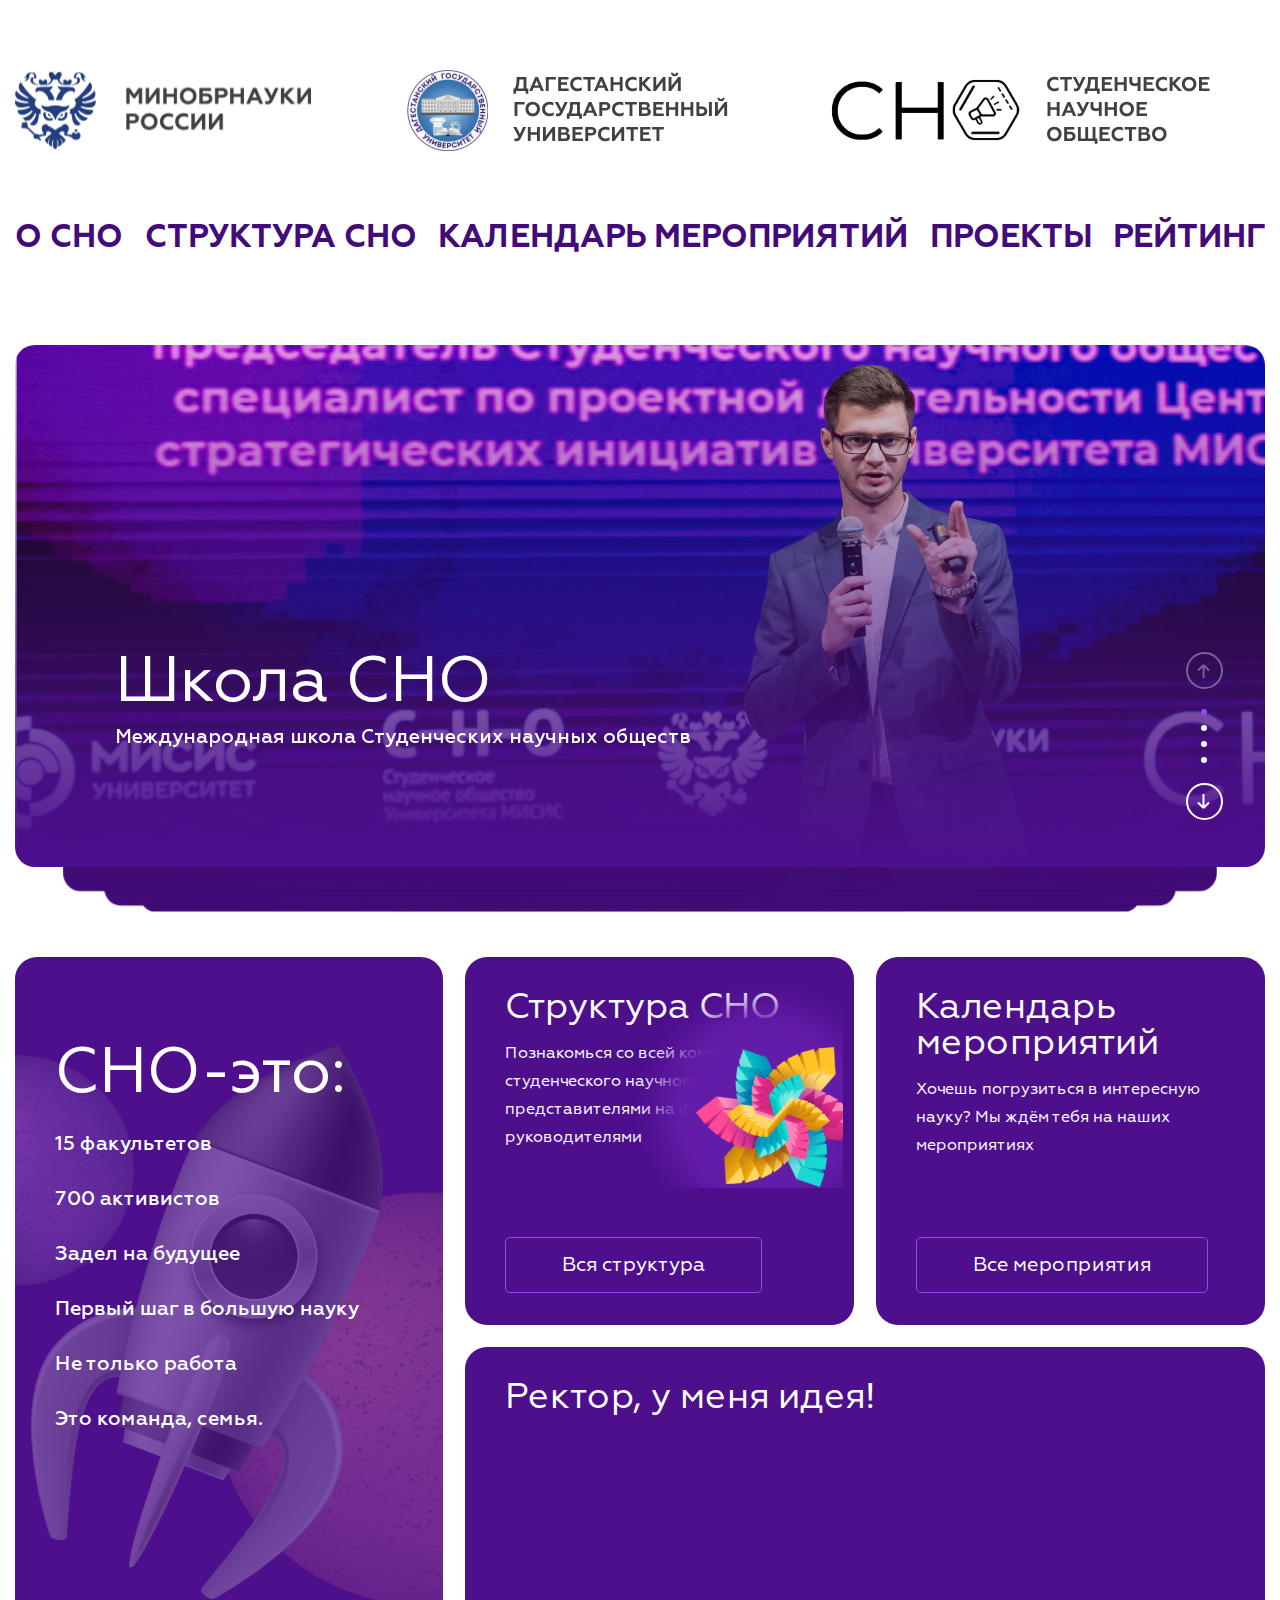
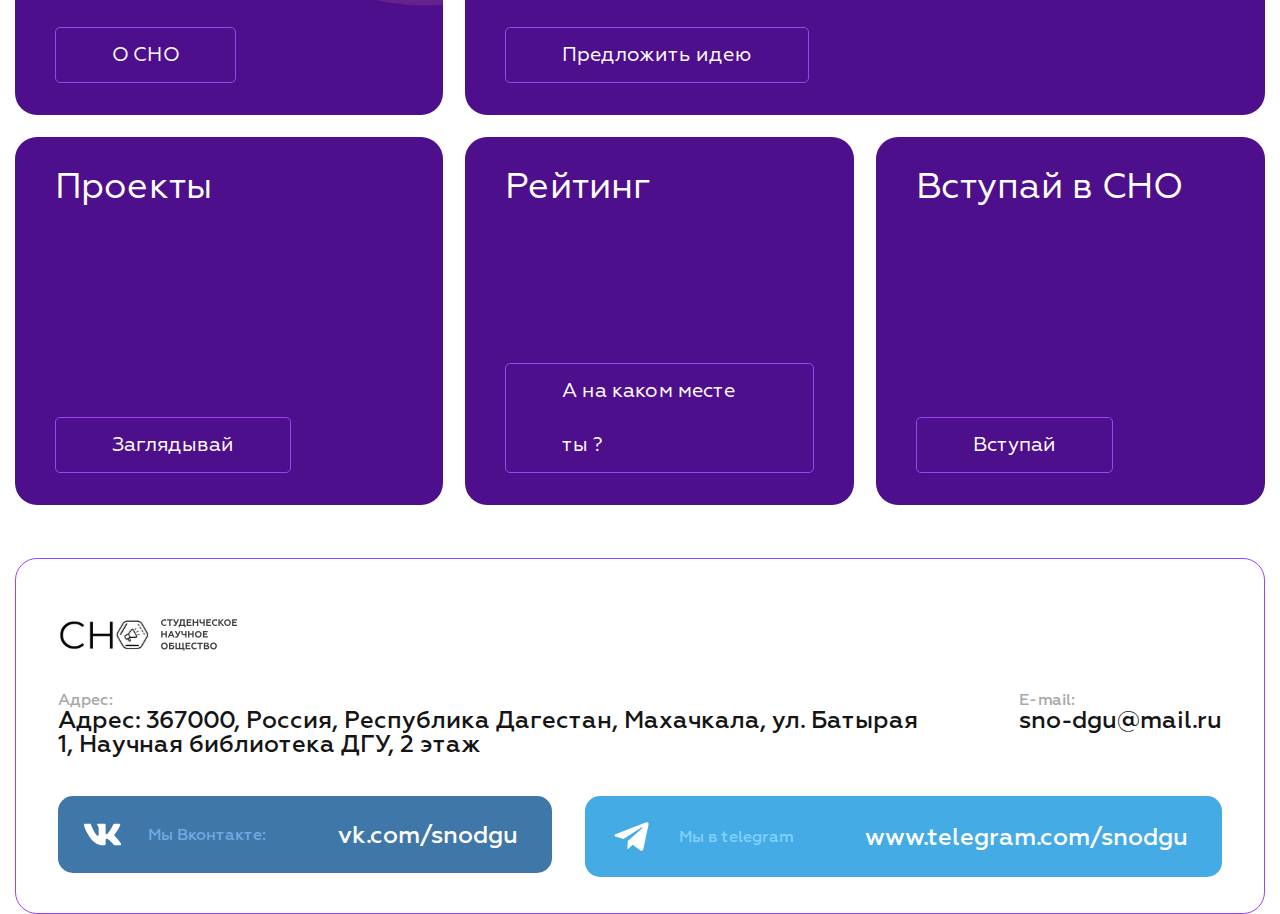
==== index.html @ 8c23eddf "first commit" ====
<!DOCTYPE html>
<html lang="ru">
<head>
    <meta charset="UTF-8">
    <meta name="viewport" content="width=device-width, initial-scale=1.0">
    <link rel="stylesheet" href="https://cdn.jsdelivr.net/npm/swiper@8/swiper-bundle.min.css">
    <link rel="stylesheet" href="style.css">
    <title>СНО</title>
</head>
<body>
    <div class="page">
        <header class="header">
            <div class="header__container container">
                <div class="header__top">
                    <ul class="header__top-list">
                        <li class="header__top-item">
                            <img src="images/minobrnauki.svg" alt="Минобрнауки России">
                        </li>
                        <li class="header__top-item">
                            <img src="images/dgu.svg" alt="Дагестанский государственный университет">
                        </li>
                        <li class="header__top-item">
                            <img src="images/sno.svg" alt="Студенческое научное общество">
                        </li>
                    </ul>
                </div>
                <nav class="header__nav">
                    <ul class="header__nav-list">
                        <li class="header__nav-item">
                            <a href="#" class="header__nav-link">О СНО</a>
                        </li>
                        <li class="header__nav-item">
                            <a href="#" class="header__nav-link">Структура СНО</a>
                        </li>
                        <li class="header__nav-item">
                            <a href="#" class="header__nav-link">Календарь мероприятий</a>
                        </li>
                        <li class="header__nav-item">
                            <a href="#" class="header__nav-link">Проекты</a>
                        </li>
                        <li class="header__nav-item">
                            <a href="#" class="header__nav-link">Рейтинг</a>
                        </li>
                    </ul>
                </nav>
            </div>
        </header>
        <main>
            <section class="news">
                <div class="news__container container">
                    <div class="news__slider swiper">
                        <div class="swiper-wrapper">
                            <div class="swiper-slide">
                                <a href="#" class="news-slide" style="background: linear-gradient(180deg, rgba(0, 0, 0, 0.13) 0%, #4E0F8D 100%), url('/images/slide-img.jpg'), lightgray 1.619px -378.54px / 100% 196.041% no-repeat;">
                                    <div class="news-slide__content">
                                        <h1 class="news-slide__title">Школа СНО</h1>
                                        <p class="news-slide__desc">Международная школа Студенческих научных обществ</p>
                                    </div>
                                </a>
                            </div>
                            <div class="swiper-slide">
                                <a href="#" class="news-slide" style="background: linear-gradient(180deg, rgba(0, 0, 0, 0.13) 0%, #4E0F8D 100%), url('/images/slide-img.jpg'), lightgray 1.619px -378.54px / 100% 196.041% no-repeat;">
                                    <div class="news-slide__content">
                                        <h1 class="news-slide__title">Школа СНО</h1>
                                        <p class="news-slide__desc">Международная школа Студенческих научных обществ</p>
                                    </div>
                                </a>
                            </div>
                            <div class="swiper-slide">
                                <a href="#" class="news-slide" style="background: linear-gradient(180deg, rgba(0, 0, 0, 0.13) 0%, #4E0F8D 100%), url('/images/slide-img.jpg'), lightgray 1.619px -378.54px / 100% 196.041% no-repeat;">
                                    <div class="news-slide__content">
                                        <h1 class="news-slide__title">Школа СНО</h1>
                                        <p class="news-slide__desc">Международная школа Студенческих научных обществ</p>
                                    </div>
                                </a>
                            </div>
                            <div class="swiper-slide">
                                <a href="#" class="news-slide" style="background: linear-gradient(180deg, rgba(0, 0, 0, 0.13) 0%, #4E0F8D 100%), url('/images/slide-img.jpg'), lightgray 1.619px -378.54px / 100% 196.041% no-repeat;">
                                    <div class="news-slide__content">
                                        <h1 class="news-slide__title">Школа СНО</h1>
                                        <p class="news-slide__desc">Международная школа Студенческих научных обществ</p>
                                    </div>
                                </a>
                            </div>
                        </div>
                        <div class="swiper-pagination-wrapper">
                            <div class="swiper-button-prev"></div>
                            <div class="swiper-pagination"></div>
                            <div class="swiper-button-next"></div>
                        </div>
                    </div>
                </div>
            </section>
            <section class="block-sections">
                <div class="container">
                    <ul class="block-sections__list">
                        <div class="block-sections__item section-item section-item_about">
                            <h2 class="section-item__title section-item__title_large">СНО-это:</h2> 
                            <ul class="section-item__desc-list">
                                <li class="section-item__desc-item">15 факультетов</li>
                                <li class="section-item__desc-item">700 активистов</li>
                                <li class="section-item__desc-item">Задел на будущее</li>
                                <li class="section-item__desc-item">Первый шаг в большую науку</li>
                                <li class="section-item__desc-item">Не только работа</li>
                                <li class="section-item__desc-item">Это команда, семья.</li>
                            </ul>
                            <a href="#" class="section-item__btn">О СНО</a>
                        </div>
                        <div class="block-sections__item section-item section-item_structure">
                            <h2 class="section-item__title">Структура СНО</h2>
                            <p class="section-item__desc">Познакомься со всей командой студенческого научного общества, представителями на факультетах и руководителями</p>
                            <a href="#" class="section-item__btn">Вся структура</a>
                        </div>
                        <div class="block-sections__item section-item section-item_calendar">
                            <h2 class="section-item__title">Календарь мероприятий</h2>
                            <p class="section-item__desc">Хочешь погрузиться в интересную науку? Мы ждём тебя на наших мероприятиях</p>
                            <a href="#" class="section-item__btn">Все мероприятия</a>
                        </div>
                        <div class="block-sections__item section-item section-item_idea">
                            <h2 class="section-item__title item__title_large">Ректор, у меня идея!</h2>
                            <a href="#" class="section-item__btn">Предложить идею</a>
                        </div>
                        <div class="block-sections__item section-item section-item_projects">
                            <h2 class="section-item__title">Проекты</h2>
                            <a href="#" class="section-item__btn">Заглядывай</a>
                        </div>
                        <div class="block-sections__item section-item section-item_rating">
                            <h2 class="section-item__title">Рейтинг</h2>
                            <a href="#" class="section-item__btn">А на каком месте ты ?</a>
                        </div>
                        <div class="block-sections__item section-item section-item_enter">
                            <h2 class="section-item__title">Вступай в СНО</h2>
                            <a href="#" class="section-item__btn">Вступай</a>
                        </div>
                    </ul>
            </section>
        </main>
        <footer class="footer">
            <div class="footer__container container">
                <div class="footer__content">
                    <div class="footer__logo">
                        <img src="images/sno.svg" alt="Студенческое научное общество">
                    </div>
                    <div class="footer__data footer-data">
                        <ul class="footer-data__list">
                            <li class="footer-data__item data-item">
                                <label class="data-item__label">Адрес:</label>
                                <address class="data-item__value">Адрес: 367000, Россия, Республика Дагестан, Махачкала, ул. Батырая 1, Научная библиотека ДГУ, 2 этаж</address>
                            </li>
                            <li class="footer-data__item data-item">
                                <label class="data-item__label">E-mail:</label>
                                <a href="mailto:sno-dgu@mail.ru" class="data-item__value">sno-dgu@mail.ru</a>
                            </li>
                        </ul>
                    </div>
                    <div class="footer__social social">
                        <ul class="social__list">
                            <li class="social__item social-item social-item_vk">
                                <a href="https://vk.com/snodgu" class="social-item__link">
                                    <label class="social-item__label">Мы Вконтакте:</label>
                                    <span class="social-item__text">vk.com/snodgu</span>
                                </a>
                            </li>
                            <li class="social__item social-item social-item_telegram">
                                <a href="https://telegram.com/snodgu" class="social-item__link">
                                    <label class="social-item__label">Мы в telegram</label>
                                    <span class="social-item__text">www.telegram.com/snodgu</span>
                                </a>
                            </li>
                        </ul>
                    </div>
                </div>
            </div>
        </footer>
    </div>
    
    </div>
    <script src="https://cdn.jsdelivr.net/npm/swiper@8/swiper-bundle.min.js"></script>
    <script src="main.js"></script>
</body>
</html>
---- style.css ----
@font-face {
    font-family: "Geometria";
    src: url('fonts/Geometria-Regular.woff2') format('woff2'),
        url('fonts/Geometria-Regular.woff') format('woff');
    font-weight: 400;
    display: swap;
}

@font-face {
    font-family: "Geometria";
    src: url('fonts/Geometria-Medium.woff2') format('woff2'),
        url('fonts/Geometria-Medium.woff') format('woff');
    font-weight: 500;
    display: swap;
}

@font-face {
    font-family: "Geometria";
    src: url('fonts/Geometria-Bold.woff2') format('woff2'),
        url('fonts/Geometria-Bold.woff') format('woff');
    font-weight: 700;
    display: swap;
}

*,*:before,*:after{
    padding: 0;
    margin: 0;
    border: 0;
    -moz-box-sizing: border-box;
    -webkit-box-sizing: border-box;
    box-sizing: border-box;
}
:focus,:active{outline: none;}
a:focus,a:active{outline: none;}
nav,footer,header,aside{display: block;}
html,body{
    height: 100%;
    width: 100%;
    font-size: 100%;
    line-height: 1;
    font-size: 16px;
    -ms-text-size-adjust: 100%;
    -moz-text-size-adjust: 100%;
    -webkit-text-size-adjust: 100%;
}
input,button,textarea{font-family:inherit;}
input::-ms-clear{display: none;}
button{cursor: pointer;}
button::-moz-focus-inner {padding:0;border:0;}
a, a:visited{text-decoration: none;}
a:hover{text-decoration: none;}
ul li{list-style: none;}
img{vertical-align: top; max-width: 100%;}
h1,h2,h3,h4,h5,h6{font-size:inherit;font-weight: 400;}

.visually-hidden {
    position: absolute;
    width: 1px;
    height: 1px;
    margin: -1px;
    padding: 0;
    overflow: hidden;
    border: 0;
    clip: rect(0 0 0 0);
}

body {
    font-family: "Geometria", sans-serif;
}

.container {
    max-width: 1565px;
    padding: 0 15px;
    margin: 0 auto;
}

.header__top-list {
    display: flex;
    justify-content: space-between;
    align-items: center;
    gap: 15px;
    padding: 70px 0;
}

.header__nav {
    margin-bottom: 60px;
}

.header__nav-list {
    display: flex;
    justify-content: space-between;
    align-items: center;
    flex-wrap: wrap;
    gap: 15px;
}

.header__nav-link {
    font-size: 32px;
    font-weight: 700;
    color: #420b7a;
    display: block;
    text-transform: uppercase;
}

.header__nav-link::after {
    content: '';
    background-color: #420b7a;
    width: 0%;
    height: 2px;
    display: block;
    transition: width .3s;
}

.header__nav-link:hover::after {
    width: 100%;
}

.news__slider {
    position: relative;
    margin: 90px 0;
    height: 522px;
}

.news__slider::before {
    content: '';
    width: 100%;
    height: 20px;
    background-color: #fff;
    display: block;
    position: absolute;
    top: 0;
    left: 0;
}

.news-slide {
    display: flex;
    align-items: flex-end;
    font-size: 32px;
    color: #fff;
    border-radius: 20px;
    padding: 0 0 120px 100px;
    height: 100%;
    z-index: 50;
}

.news-slide__content {
    max-width: 80%;
}

.news-slide__title {
    font-size: 64px;
    margin-bottom: 14px;
}

.news-slide__desc {
    font-size: 20px;
    font-weight: 500;
}

.swiper-3d .swiper-slide-shadow {
    border-radius: 22px;
}

.swiper-pagination {
    display: flex;
    flex-direction: column;
    align-items: center;
    gap: 10px;
    position: relative;
}

.swiper-pagination-vertical.swiper-pagination-bullets, .swiper-vertical>.swiper-pagination-bullets {
    top: 0;
    transform: none;
    right: 0;
}

.swiper-pagination-vertical.swiper-pagination-bullets .swiper-pagination-bullet, .swiper-vertical>.swiper-pagination-bullets .swiper-pagination-bullet {
    margin: 0;
}

.swiper-pagination-wrapper {
    display: flex;
    flex-direction: column;
    gap: 20px;
    position: absolute;
    bottom: 9%;
    width: 48px;
    right: 37px;
}

.swiper-button-prev,
.swiper-button-next {
    position: relative;
    width: 37px;
    height: 37px;
    margin: 0 auto;
    border: 2px solid #fff;
    border-radius: 50%;
    background-color: transparent;
    top: 0;
    left: 0;
    flex-shrink: 0;
    transition: .3s;
}

.swiper-button-prev:hover,
.swiper-button-next:hover {
    width: 48px;
    height: 48px;
}

.swiper-button-prev::after,
.swiper-button-next::after {
    content: '';
    background-repeat: no-repeat;
    width: 14px;
    height: 15px;
    display: block;
}

.swiper-button-prev::after {
    background-image: url('/images/slider-prev.svg');
}

.swiper-button-next::after {
    background-image: url('/images/slider-next.svg');
}

.swiper-pagination-bullet {
    width: 6px;
    height: 6px;
    background-color: #fff;
    border-radius: 50%;
    opacity: 1;
}

.swiper-pagination-bullet-active {
    background-color: #9b44f2;
}

.block-sections {
    margin-bottom: 53px;
}

.block-sections__list {
    display: grid;
    grid-template-columns: 1.1fr 1fr 1fr;
    grid-template-rows: repeat(3, 368px);
    grid-template-areas: 
        "about structure calendar"
        "about idea idea"
        "projects rating enter";
    gap: 22px;
}

.section-item {
    position: relative;
    background-color: #4e0f8d;
    color: #fff;
    border-radius: 22px;
    padding: 32px 40px;
    display: flex;
    flex-direction: column;
}

.section-item__title {
    font-size: 36px;
    margin-bottom: 14px;
}

.section-item__title_large {
    font-size: 64px;
}

.section-item__desc {
    line-height: 1.76;
}

.section-item__desc-item {
    font-size: 20px;
    font-weight: 500;
}

.section-item__desc-item:not(:last-child) {
    margin-bottom: 35px;
}

.section-item__btn {
    display: inline-block;
    border: 1px solid #9b44f2;
    border-radius: 5px;
    padding: 0 56px;
    color: #fff;
    font-size: 20px;
    line-height: 2.7;
    align-self: start;
    margin-top: auto;
}

.section-item_about {
    padding-top: 83px;
    grid-area: about;
    position: relative;
    z-index: 15;
}

.section-item_about .section-item__title {
    margin-bottom: 30px;
}

.section-item_about::before {
    content: '';
    background: url('/images/about.svg') no-repeat;
    background-position: center;
    width: 100%;
    height: 100%;
    display: block;
    position: absolute;
    top: 0;
    left: 0;
    right: 0;
    bottom: 0;
    opacity: .3;
    z-index: -1;
}

.section-item_structure {
    grid-area: structure;
}

.section-item_structure::after {
    content: '';
    background: url('/images/stucture-icon.svg') no-repeat;
    width: 213px;
    height: 213px;
    display: block;
    position: absolute;
    top: 18px;
    right: 11px;
}

.section-item_calendar {
    grid-area: calendar;
}
.section-item_idea {
    grid-area: idea;
}
.section-item_projects {
    grid-area: projects;
}
.section-item_rating {
    grid-area: rating;
}
.section-item_enter {
    grid-area: enter;
}

.footer__content {
    border: 1px solid #9b44f2;
    border-radius: 22px;
    padding: 58px 42px 36px;
}

.footer__logo {
    width: 205px;
    height: 41px;
    margin-bottom: 34px;
}

.footer-data {
    margin-bottom: 40px;
}

.footer-data__list {
    display: flex;
    justify-content: space-between;
    gap: 15px;
}

.data-item__label {
    display: block;
    font-weight: 500;
    color: #a8a8a8;
}

.data-item__value {
    font-size: 24px;
    font-weight: 500;
    color: #151515;
}

address.data-item__value {
    max-width: 875px;
    font-style: normal;
}

.social__list {
    display: flex;
    justify-content: space-between;
    gap: 33px;
}

.social-item {
    flex-grow: 1;
    cursor: pointer;
}

.social-item__link {
    display: flex;
    align-items: center;
    gap: 72px;
    padding: 20px 26px;
    border-radius: 15px;
    transition: background-color .3s;
}

.social-item_vk .social-item__link {
    background-color: #4077a9;
}

.social-item_vk:hover .social-item__link {
    background-color: #376895;
}

.social-item_telegram .social-item__link {
    background-color: #45abe4;
}

.social-item_telegram:hover .social-item__link {
    background-color: #429fd3;
}

.social-item__label {
    display: flex;
    align-items: center;
    gap: 27px;
    font-weight: 500;
    color: #6eaae1;
    cursor: pointer;
}

.social-item_telegram .social-item__label {
    color: #80d1ff;
}

.social-item__label::before {
    content: '';
    background-repeat: no-repeat;
    display: block;
}

.social-item_vk .social-item__label::before {
    width: 37px;
    height: 37px;
    background-image: url('/images/vk.svg');
}

.social-item_telegram .social-item__label::before {
    width: 41px;
    height: 41px;
    background-image: url('/images/telegram.svg');
}

.social-item__text {
    font-size: 24px;
    font-weight: 500;
    color: #fff;
}
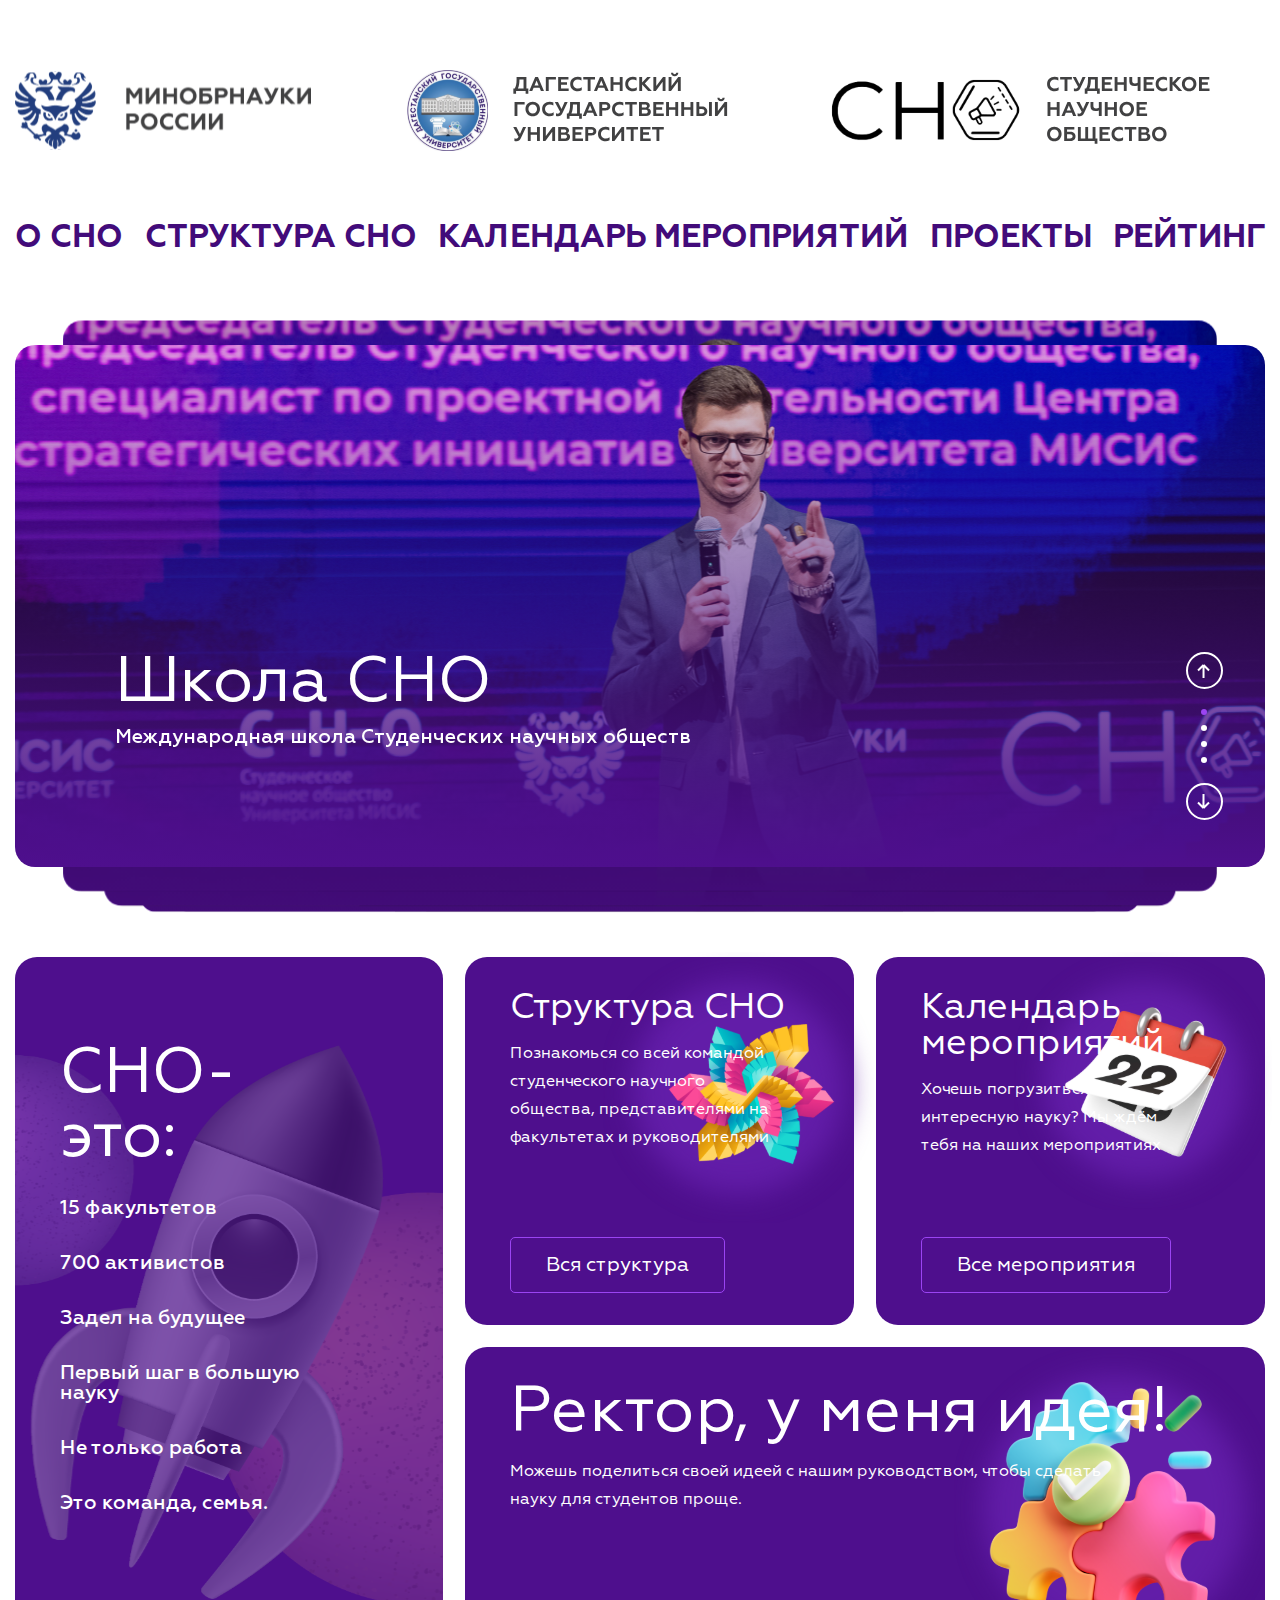
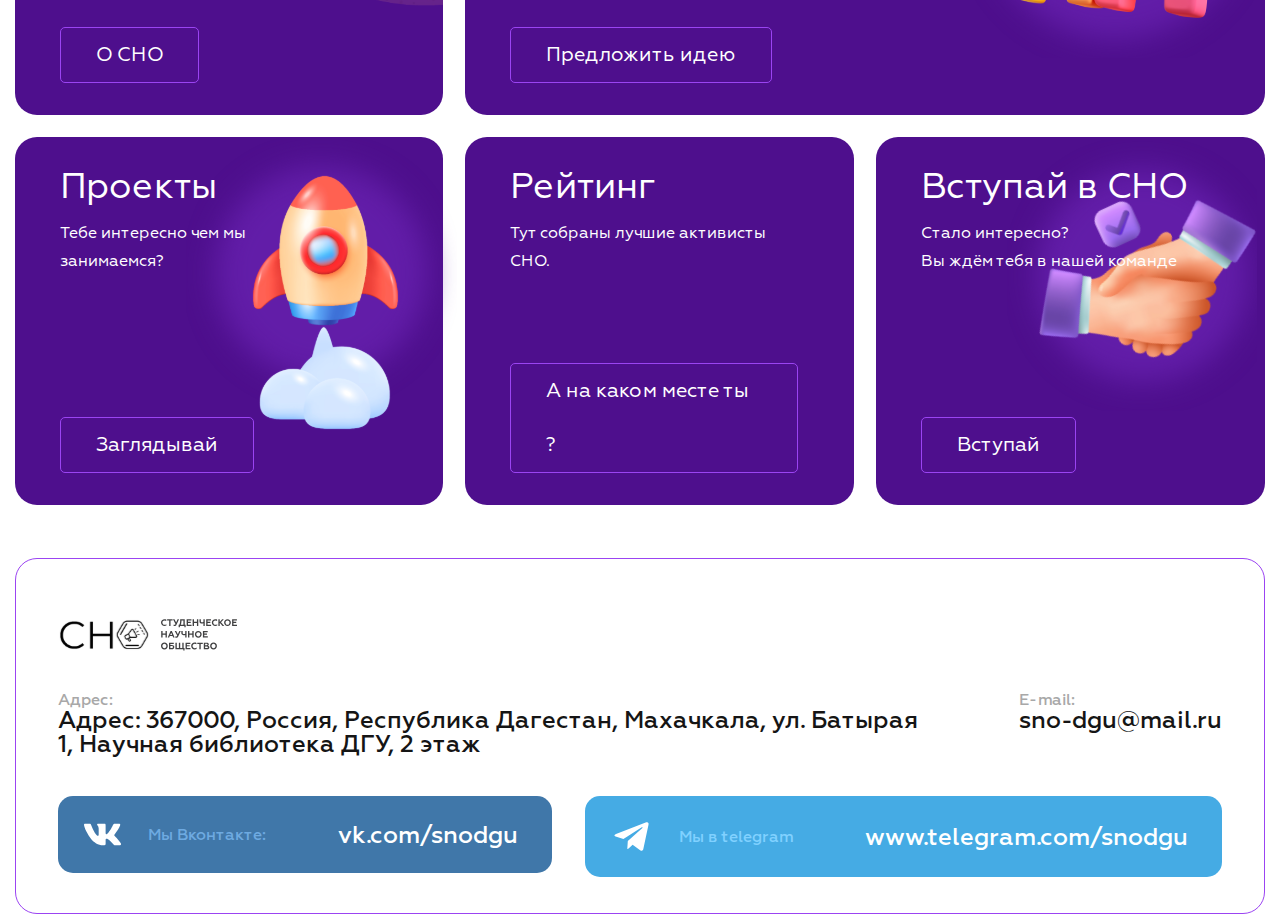
==== commit 94a59637: "добавил иконки к блокам" ====
--- a/index.html
+++ b/index.html
@@ -51,7 +51,7 @@
                     <div class="news__slider swiper">
                         <div class="swiper-wrapper">
                             <div class="swiper-slide">
-                                <a href="#" class="news-slide" style="background: linear-gradient(180deg, rgba(0, 0, 0, 0.13) 0%, #4E0F8D 100%), url('/images/slide-img.jpg'), lightgray 1.619px -378.54px / 100% 196.041% no-repeat;">
+                                <a href="#" class="news-slide" style="background: linear-gradient(180deg, rgba(0, 0, 0, 0.13) 0%, #4E0F8D 100%), url('/images/slide-img.jpg') no-repeat center, lightgray 1.619px -378.54px / 100% 196.041%;">
                                     <div class="news-slide__content">
                                         <h1 class="news-slide__title">Школа СНО</h1>
                                         <p class="news-slide__desc">Международная школа Студенческих научных обществ</p>
@@ -59,7 +59,7 @@
                                 </a>
                             </div>
                             <div class="swiper-slide">
-                                <a href="#" class="news-slide" style="background: linear-gradient(180deg, rgba(0, 0, 0, 0.13) 0%, #4E0F8D 100%), url('/images/slide-img.jpg'), lightgray 1.619px -378.54px / 100% 196.041% no-repeat;">
+                                <a href="#" class="news-slide" style="background: linear-gradient(180deg, rgba(0, 0, 0, 0.13) 0%, #4E0F8D 100%), url('/images/slide-img.jpg') no-repeat center, lightgray 1.619px -378.54px / 100% 196.041%;">
                                     <div class="news-slide__content">
                                         <h1 class="news-slide__title">Школа СНО</h1>
                                         <p class="news-slide__desc">Международная школа Студенческих научных обществ</p>
@@ -67,7 +67,7 @@
                                 </a>
                             </div>
                             <div class="swiper-slide">
-                                <a href="#" class="news-slide" style="background: linear-gradient(180deg, rgba(0, 0, 0, 0.13) 0%, #4E0F8D 100%), url('/images/slide-img.jpg'), lightgray 1.619px -378.54px / 100% 196.041% no-repeat;">
+                                <a href="#" class="news-slide" style="background: linear-gradient(180deg, rgba(0, 0, 0, 0.13) 0%, #4E0F8D 100%), url('/images/slide-img.jpg') no-repeat center, lightgray 1.619px -378.54px / 100% 196.041%;">
                                     <div class="news-slide__content">
                                         <h1 class="news-slide__title">Школа СНО</h1>
                                         <p class="news-slide__desc">Международная школа Студенческих научных обществ</p>
@@ -75,7 +75,7 @@
                                 </a>
                             </div>
                             <div class="swiper-slide">
-                                <a href="#" class="news-slide" style="background: linear-gradient(180deg, rgba(0, 0, 0, 0.13) 0%, #4E0F8D 100%), url('/images/slide-img.jpg'), lightgray 1.619px -378.54px / 100% 196.041% no-repeat;">
+                                <a href="#" class="news-slide" style="background: linear-gradient(180deg, rgba(0, 0, 0, 0.13) 0%, #4E0F8D 100%), url('/images/slide-img.jpg') no-repeat center, lightgray 1.619px -378.54px / 100% 196.041%;">
                                     <div class="news-slide__content">
                                         <h1 class="news-slide__title">Школа СНО</h1>
                                         <p class="news-slide__desc">Международная школа Студенческих научных обществ</p>
@@ -95,42 +95,60 @@
                 <div class="container">
                     <ul class="block-sections__list">
                         <div class="block-sections__item section-item section-item_about">
-                            <h2 class="section-item__title section-item__title_large">СНО-это:</h2> 
-                            <ul class="section-item__desc-list">
-                                <li class="section-item__desc-item">15 факультетов</li>
-                                <li class="section-item__desc-item">700 активистов</li>
-                                <li class="section-item__desc-item">Задел на будущее</li>
-                                <li class="section-item__desc-item">Первый шаг в большую науку</li>
-                                <li class="section-item__desc-item">Не только работа</li>
-                                <li class="section-item__desc-item">Это команда, семья.</li>
-                            </ul>
-                            <a href="#" class="section-item__btn">О СНО</a>
+                            <div class="section-item__content">
+                                <h2 class="section-item__title section-item__title_large">СНО-это:</h2> 
+                                <ul class="section-item__desc-list">
+                                    <li class="section-item__desc-item">15 факультетов</li>
+                                    <li class="section-item__desc-item">700 активистов</li>
+                                    <li class="section-item__desc-item">Задел на будущее</li>
+                                    <li class="section-item__desc-item">Первый шаг в большую науку</li>
+                                    <li class="section-item__desc-item">Не только работа</li>
+                                    <li class="section-item__desc-item">Это команда, семья.</li>
+                                </ul>
+                                <a href="#" class="section-item__btn">О СНО</a>
+                            </div>
                         </div>
                         <div class="block-sections__item section-item section-item_structure">
-                            <h2 class="section-item__title">Структура СНО</h2>
-                            <p class="section-item__desc">Познакомься со всей командой студенческого научного общества, представителями на факультетах и руководителями</p>
-                            <a href="#" class="section-item__btn">Вся структура</a>
+                            <div class="section-item__content">
+                                <h2 class="section-item__title">Структура СНО</h2>
+                                <p class="section-item__desc">Познакомься со всей командой студенческого научного общества, представителями на факультетах и руководителями</p>
+                                <a href="#" class="section-item__btn">Вся структура</a>
+                            </div>
                         </div>
                         <div class="block-sections__item section-item section-item_calendar">
-                            <h2 class="section-item__title">Календарь мероприятий</h2>
-                            <p class="section-item__desc">Хочешь погрузиться в интересную науку? Мы ждём тебя на наших мероприятиях</p>
-                            <a href="#" class="section-item__btn">Все мероприятия</a>
+                            <div class="section-item__content">
+                                <h2 class="section-item__title">Календарь мероприятий</h2>
+                                <p class="section-item__desc">Хочешь погрузиться в интересную науку? Мы ждём тебя на наших мероприятиях</p>
+                                <a href="#" class="section-item__btn">Все мероприятия</a>
+                            </div>
                         </div>
                         <div class="block-sections__item section-item section-item_idea">
-                            <h2 class="section-item__title item__title_large">Ректор, у меня идея!</h2>
-                            <a href="#" class="section-item__btn">Предложить идею</a>
+                            <div class="section-item__content">
+                                <h2 class="section-item__title item__title_large">Ректор, у меня идея!</h2>
+                                <p class="section-item__desc">Можешь поделиться своей идеей с нашим руководством, чтобы сделать науку для студентов проще.</p>
+                                <a href="#" class="section-item__btn">Предложить идею</a>
+                            </div>
                         </div>
                         <div class="block-sections__item section-item section-item_projects">
-                            <h2 class="section-item__title">Проекты</h2>
-                            <a href="#" class="section-item__btn">Заглядывай</a>
+                            <div class="section-item__content">
+                                <h2 class="section-item__title">Проекты</h2>
+                                <p class="section-item__desc">Тебе интересно чем мы занимаемся?</p>
+                                <a href="#" class="section-item__btn">Заглядывай</a>
+                            </div>
                         </div>
                         <div class="block-sections__item section-item section-item_rating">
-                            <h2 class="section-item__title">Рейтинг</h2>
-                            <a href="#" class="section-item__btn">А на каком месте ты ?</a>
+                            <div class="section-item__content">
+                                <h2 class="section-item__title">Рейтинг</h2>
+                                <p class="section-item__desc">Тут собраны лучшие активисты СНО.</p>
+                                <a href="#" class="section-item__btn">А на каком месте ты ?</a>
+                            </div>
                         </div>
                         <div class="block-sections__item section-item section-item_enter">
-                            <h2 class="section-item__title">Вступай в СНО</h2>
-                            <a href="#" class="section-item__btn">Вступай</a>
+                            <div class="section-item__content">
+                                <h2 class="section-item__title">Вступай в СНО</h2>
+                                <p class="section-item__desc">Стало интересно? <br> Вы ждём тебя в нашей команде</p>
+                                <a href="#" class="section-item__btn">Вступай</a>
+                            </div>
                         </div>
                     </ul>
             </section>
--- a/style.css
+++ b/style.css
@@ -141,6 +141,7 @@
     padding: 0 0 120px 100px;
     height: 100%;
     z-index: 50;
+    background-position: center;
 }
 
 .news-slide__content {
@@ -259,9 +260,16 @@
     background-color: #4e0f8d;
     color: #fff;
     border-radius: 22px;
-    padding: 32px 40px;
+    padding: 32px 45px;
+}
+
+.section-item__content {
+    position: relative;
+    z-index: 9;
     display: flex;
     flex-direction: column;
+    height: 100%;
+    max-width: 288px;
 }
 
 .section-item__title {
@@ -274,6 +282,7 @@
 }
 
 .section-item__desc {
+    width: 90%;
     line-height: 1.76;
 }
 
@@ -290,7 +299,7 @@
     display: inline-block;
     border: 1px solid #9b44f2;
     border-radius: 5px;
-    padding: 0 56px;
+    padding: 0 35px;
     color: #fff;
     font-size: 20px;
     line-height: 2.7;
@@ -331,29 +340,96 @@
 
 .section-item_structure::after {
     content: '';
-    background: url('/images/stucture-icon.svg') no-repeat;
-    width: 213px;
-    height: 213px;
-    display: block;
-    position: absolute;
-    top: 18px;
-    right: 11px;
+    background: url('/images/stucture.svg') no-repeat;
+    width: 271px;
+    height: 271px;
+    display: block;
+    position: absolute;
+    top: -5px;
+    right: -20px;
 }
 
 .section-item_calendar {
     grid-area: calendar;
 }
+
+.section-item_calendar::after {
+    content: '';
+    background: url('/images/calendar.svg') no-repeat;
+    width: 271px;
+    height: 271px;
+    display: block;
+    position: absolute;
+    top: -5px;
+    right: -20px;
+}
+
 .section-item_idea {
     grid-area: idea;
 }
+
+.section-item_idea::after {
+    content: '';
+    background: url('/images/idea.svg') no-repeat;
+    width: 311px;
+    height: 311px;
+    display: block;
+    position: absolute;
+    top: 0;
+    right: 0;
+}
+
+.section-item_idea .section-item__content {
+    max-width: 660px;
+}
+
+.section-item_idea .section-item__title {
+    font-size: 64px;
+}
+
 .section-item_projects {
     grid-area: projects;
 }
+
+.section-item_projects::after {
+    content: '';
+    background: url('/images/projects.svg') no-repeat;
+    width: 271px;
+    height: 295px;
+    display: block;
+    position: absolute;
+    top: 0;
+    right: -14px;
+}
+
 .section-item_rating {
     grid-area: rating;
 }
+
+.section-item_rating::after {
+    content: '';
+    background: url('/images/rating.svg') no-repeat;
+    width: 271px;
+    height: 295px;
+    display: block;
+    position: absolute;
+    top: 0;
+    right: -14px;
+}
+
 .section-item_enter {
     grid-area: enter;
+}
+
+.section-item_enter::after {
+    content: '';
+    background: url('/images/enter.svg') no-repeat;
+    width: 271px;
+    height: 295px;
+    display: block;
+    position: absolute;
+    top: 0;
+    right: 8px;
 }
 
 .footer__content {
@@ -375,6 +451,7 @@
 .footer-data__list {
     display: flex;
     justify-content: space-between;
+    flex-wrap: wrap;
     gap: 15px;
 }
 
@@ -398,6 +475,7 @@
 .social__list {
     display: flex;
     justify-content: space-between;
+    flex-wrap: wrap;
     gap: 33px;
 }
 
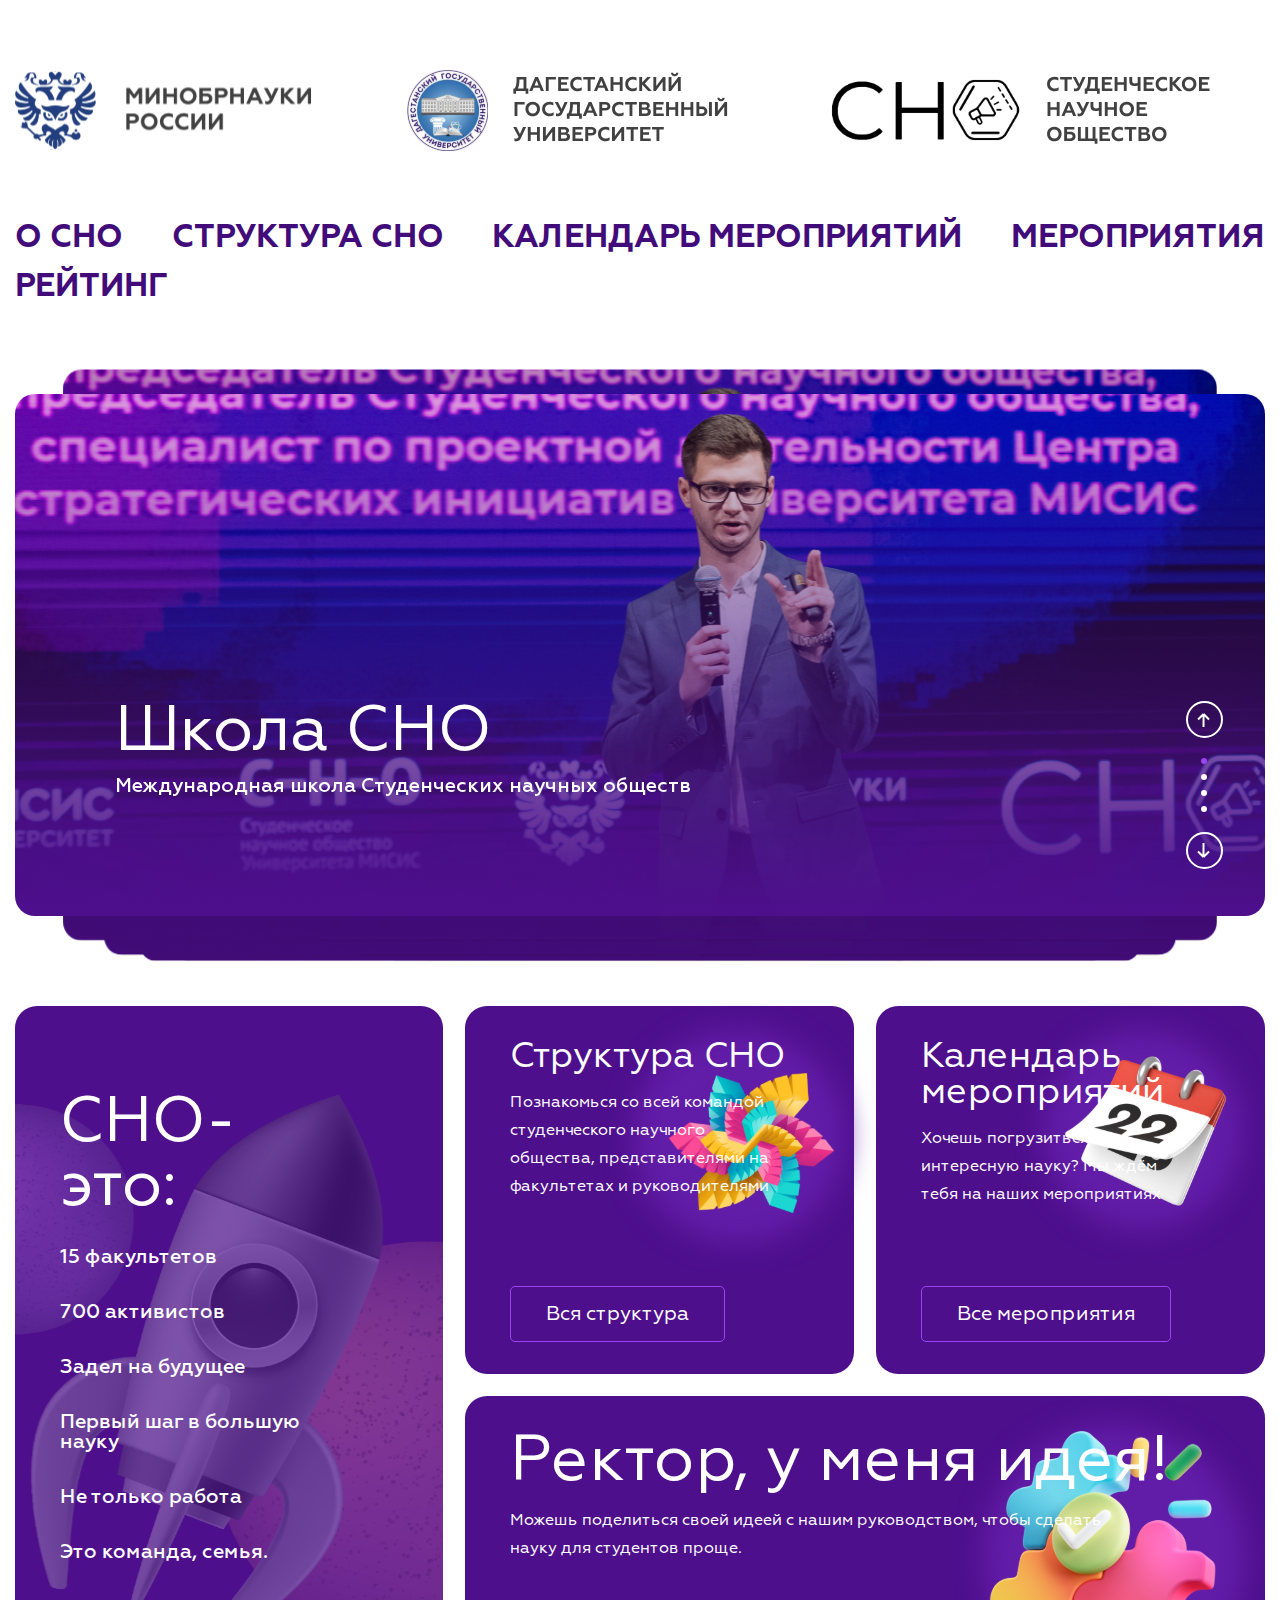
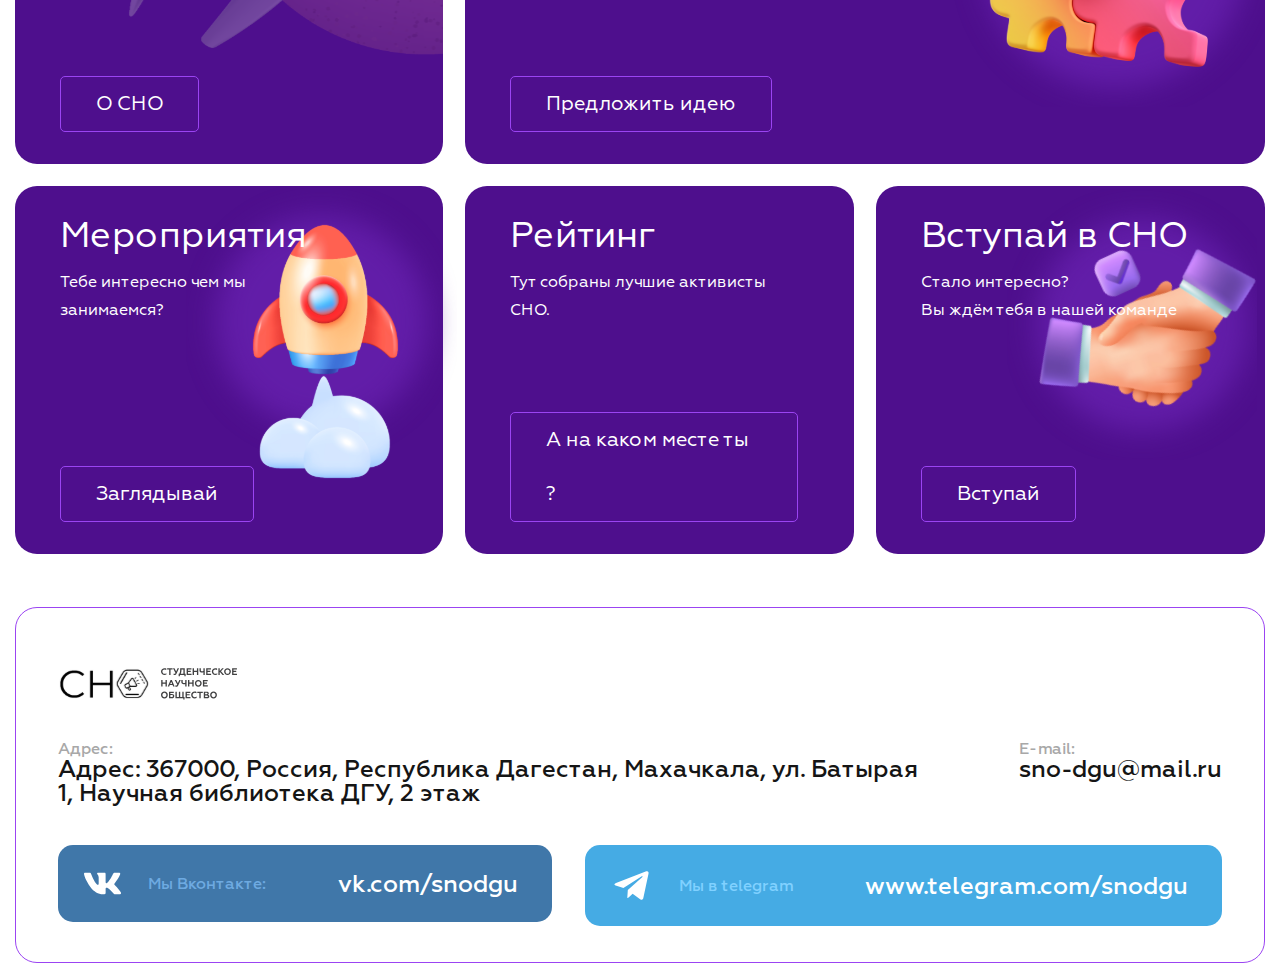
==== commit a22f0440: "создал страницу структуры, идеи и страницу со всеми новостями" ====
--- a/index.html
+++ b/index.html
@@ -4,8 +4,8 @@
     <meta charset="UTF-8">
     <meta name="viewport" content="width=device-width, initial-scale=1.0">
     <link rel="stylesheet" href="https://cdn.jsdelivr.net/npm/swiper@8/swiper-bundle.min.css">
-    <link rel="stylesheet" href="style.css">
-    <title>СНО</title>
+    <link rel="stylesheet" href="css/style.css">
+    <title>Главная - СНО</title>
 </head>
 <body>
     <div class="page">
@@ -36,7 +36,7 @@
                             <a href="#" class="header__nav-link">Календарь мероприятий</a>
                         </li>
                         <li class="header__nav-item">
-                            <a href="#" class="header__nav-link">Проекты</a>
+                            <a href="#" class="header__nav-link">Мероприятия</a>
                         </li>
                         <li class="header__nav-item">
                             <a href="#" class="header__nav-link">Рейтинг</a>
@@ -131,7 +131,7 @@
                         </div>
                         <div class="block-sections__item section-item section-item_projects">
                             <div class="section-item__content">
-                                <h2 class="section-item__title">Проекты</h2>
+                                <h2 class="section-item__title">Мероприятия</h2>
                                 <p class="section-item__desc">Тебе интересно чем мы занимаемся?</p>
                                 <a href="#" class="section-item__btn">Заглядывай</a>
                             </div>
@@ -191,9 +191,7 @@
             </div>
         </footer>
     </div>
-    
-    </div>
     <script src="https://cdn.jsdelivr.net/npm/swiper@8/swiper-bundle.min.js"></script>
-    <script src="main.js"></script>
+    <script src="js/main.js"></script>
 </body>
 </html>--- a/css/style.css
+++ b/css/style.css
@@ -0,0 +1,547 @@
+@font-face {
+    font-family: "Geometria";
+    src: url('/fonts/Geometria-Regular.woff2') format('woff2'),
+        url('/fonts/Geometria-Regular.woff') format('woff');
+    font-weight: 400;
+    display: swap;
+}
+
+@font-face {
+    font-family: "Geometria";
+    src: url('/fonts/Geometria-Medium.woff2') format('woff2'),
+        url('/fonts/Geometria-Medium.woff') format('woff');
+    font-weight: 500;
+    display: swap;
+}
+
+@font-face {
+    font-family: "Geometria";
+    src: url('/fonts/Geometria-Bold.woff2') format('woff2'),
+        url('/fonts/Geometria-Bold.woff') format('woff');
+    font-weight: 700;
+    display: swap;
+}
+
+*,*:before,*:after{
+    padding: 0;
+    margin: 0;
+    border: 0;
+    -moz-box-sizing: border-box;
+    -webkit-box-sizing: border-box;
+    box-sizing: border-box;
+}
+:focus,:active{outline: none;}
+a:focus,a:active{outline: none;}
+nav,footer,header,aside{display: block;}
+html,body{
+    height: 100%;
+    width: 100%;
+    font-size: 100%;
+    line-height: 1;
+    font-size: 16px;
+    -ms-text-size-adjust: 100%;
+    -moz-text-size-adjust: 100%;
+    -webkit-text-size-adjust: 100%;
+}
+input,button,textarea{font-family:inherit;}
+input::-ms-clear{display: none;}
+button{cursor: pointer;}
+button::-moz-focus-inner {padding:0;border:0;}
+a, a:visited{text-decoration: none;}
+a:hover{text-decoration: none;}
+ul li{list-style: none;}
+img{vertical-align: top; max-width: 100%;}
+h1,h2,h3,h4,h5,h6{font-size:inherit;font-weight: 400;}
+
+.visually-hidden {
+    position: absolute;
+    width: 1px;
+    height: 1px;
+    margin: -1px;
+    padding: 0;
+    overflow: hidden;
+    border: 0;
+    clip: rect(0 0 0 0);
+}
+
+body {
+    font-family: "Geometria", sans-serif;
+}
+
+.container {
+    max-width: 1565px;
+    padding: 0 15px;
+    margin: 0 auto;
+}
+
+.header__top-list {
+    display: flex;
+    justify-content: space-between;
+    align-items: center;
+    gap: 15px;
+    padding: 70px 0;
+}
+
+.header__nav {
+    margin-bottom: 60px;
+}
+
+.header__nav-list {
+    display: flex;
+    justify-content: space-between;
+    align-items: center;
+    flex-wrap: wrap;
+    gap: 15px;
+}
+
+.header__nav-link {
+    font-size: 32px;
+    font-weight: 700;
+    color: #420b7a;
+    display: block;
+    text-transform: uppercase;
+}
+
+.header__nav-link::after {
+    content: '';
+    background-color: #420b7a;
+    width: 0%;
+    height: 2px;
+    display: block;
+    transition: width .3s;
+}
+
+.header__nav-link:hover::after {
+    width: 100%;
+}
+
+.news__slider {
+    position: relative;
+    margin: 90px 0;
+    height: 522px;
+}
+
+.news__slider::before {
+    content: '';
+    width: 100%;
+    height: 20px;
+    background-color: #fff;
+    display: block;
+    position: absolute;
+    top: 0;
+    left: 0;
+}
+
+.news-slide {
+    display: flex;
+    align-items: flex-end;
+    font-size: 32px;
+    color: #fff;
+    border-radius: 20px;
+    padding: 0 0 120px 100px;
+    height: 100%;
+    z-index: 50;
+    background-position: center;
+}
+
+.news-slide__content {
+    max-width: 80%;
+}
+
+.news-slide__title {
+    font-size: 64px;
+    margin-bottom: 14px;
+}
+
+.news-slide__desc {
+    font-size: 20px;
+    font-weight: 500;
+}
+
+.swiper-3d .swiper-slide-shadow {
+    border-radius: 22px;
+}
+
+.swiper-pagination {
+    display: flex;
+    flex-direction: column;
+    align-items: center;
+    gap: 10px;
+    position: relative;
+}
+
+.swiper-pagination-vertical.swiper-pagination-bullets, .swiper-vertical>.swiper-pagination-bullets {
+    top: 0;
+    transform: none;
+    right: 0;
+}
+
+.swiper-pagination-vertical.swiper-pagination-bullets .swiper-pagination-bullet, .swiper-vertical>.swiper-pagination-bullets .swiper-pagination-bullet {
+    margin: 0;
+}
+
+.swiper-pagination-wrapper {
+    display: flex;
+    flex-direction: column;
+    gap: 20px;
+    position: absolute;
+    bottom: 9%;
+    width: 48px;
+    right: 37px;
+}
+
+.swiper-button-prev,
+.swiper-button-next {
+    position: relative;
+    width: 37px;
+    height: 37px;
+    margin: 0 auto;
+    border: 2px solid #fff;
+    border-radius: 50%;
+    background-color: transparent;
+    top: 0;
+    left: 0;
+    flex-shrink: 0;
+    transition: .3s;
+}
+
+.swiper-button-prev:hover,
+.swiper-button-next:hover {
+    width: 48px;
+    height: 48px;
+}
+
+.swiper-button-prev::after,
+.swiper-button-next::after {
+    content: '';
+    background-repeat: no-repeat;
+    width: 14px;
+    height: 15px;
+    display: block;
+}
+
+.swiper-button-prev::after {
+    background-image: url('/images/slider-prev.svg');
+}
+
+.swiper-button-next::after {
+    background-image: url('/images/slider-next.svg');
+}
+
+.swiper-pagination-bullet {
+    width: 6px;
+    height: 6px;
+    background-color: #fff;
+    border-radius: 50%;
+    opacity: 1;
+}
+
+.swiper-pagination-bullet-active {
+    background-color: #9b44f2;
+}
+
+.block-sections {
+    margin-bottom: 53px;
+}
+
+.block-sections__list {
+    display: grid;
+    grid-template-columns: 1.1fr 1fr 1fr;
+    grid-template-rows: repeat(3, 368px);
+    grid-template-areas: 
+        "about structure calendar"
+        "about idea idea"
+        "projects rating enter";
+    gap: 22px;
+}
+
+.section-item {
+    position: relative;
+    background-color: #4e0f8d;
+    color: #fff;
+    border-radius: 22px;
+    padding: 32px 45px;
+}
+
+.section-item__content {
+    position: relative;
+    z-index: 9;
+    display: flex;
+    flex-direction: column;
+    height: 100%;
+    max-width: 288px;
+}
+
+.section-item__title {
+    font-size: 36px;
+    margin-bottom: 14px;
+}
+
+.section-item__title_large {
+    font-size: 64px;
+}
+
+.section-item__desc {
+    width: 90%;
+    line-height: 1.76;
+}
+
+.section-item__desc-item {
+    font-size: 20px;
+    font-weight: 500;
+}
+
+.section-item__desc-item:not(:last-child) {
+    margin-bottom: 35px;
+}
+
+.section-item__btn {
+    display: inline-block;
+    border: 1px solid #9b44f2;
+    border-radius: 5px;
+    padding: 0 35px;
+    color: #fff;
+    font-size: 20px;
+    line-height: 2.7;
+    align-self: start;
+    margin-top: auto;
+}
+
+.section-item_about {
+    padding-top: 83px;
+    grid-area: about;
+    position: relative;
+    z-index: 15;
+}
+
+.section-item_about .section-item__title {
+    margin-bottom: 30px;
+}
+
+.section-item_about::before {
+    content: '';
+    background: url('/images/about.svg') no-repeat;
+    background-position: center;
+    width: 100%;
+    height: 100%;
+    display: block;
+    position: absolute;
+    top: 0;
+    left: 0;
+    right: 0;
+    bottom: 0;
+    opacity: .3;
+    z-index: -1;
+}
+
+.section-item_structure {
+    grid-area: structure;
+}
+
+.section-item_structure::after {
+    content: '';
+    background: url('/images/stucture.svg') no-repeat;
+    width: 271px;
+    height: 271px;
+    display: block;
+    position: absolute;
+    top: -5px;
+    right: -20px;
+}
+
+.section-item_calendar {
+    grid-area: calendar;
+}
+
+.section-item_calendar::after {
+    content: '';
+    background: url('/images/calendar.svg') no-repeat;
+    width: 271px;
+    height: 271px;
+    display: block;
+    position: absolute;
+    top: -5px;
+    right: -20px;
+}
+
+.section-item_idea {
+    grid-area: idea;
+}
+
+.section-item_idea::after {
+    content: '';
+    background: url('/images/idea.svg') no-repeat;
+    width: 311px;
+    height: 311px;
+    display: block;
+    position: absolute;
+    top: 0;
+    right: 0;
+}
+
+.section-item_idea .section-item__content {
+    max-width: 660px;
+}
+
+.section-item_idea .section-item__title {
+    font-size: 64px;
+}
+
+.section-item_projects {
+    grid-area: projects;
+}
+
+.section-item_projects::after {
+    content: '';
+    background: url('/images/projects.svg') no-repeat;
+    width: 271px;
+    height: 295px;
+    display: block;
+    position: absolute;
+    top: 0;
+    right: -14px;
+}
+
+.section-item_rating {
+    grid-area: rating;
+}
+
+.section-item_rating::after {
+    content: '';
+    background: url('/images/rating.svg') no-repeat;
+    width: 271px;
+    height: 295px;
+    display: block;
+    position: absolute;
+    top: 0;
+    right: -14px;
+}
+
+.section-item_enter {
+    grid-area: enter;
+}
+
+.section-item_enter::after {
+    content: '';
+    background: url('/images/enter.svg') no-repeat;
+    width: 271px;
+    height: 295px;
+    display: block;
+    position: absolute;
+    top: 0;
+    right: 8px;
+}
+
+.footer__content {
+    border: 1px solid #9b44f2;
+    border-radius: 22px;
+    padding: 58px 42px 36px;
+}
+
+.footer__logo {
+    width: 205px;
+    height: 41px;
+    margin-bottom: 34px;
+}
+
+.footer-data {
+    margin-bottom: 40px;
+}
+
+.footer-data__list {
+    display: flex;
+    justify-content: space-between;
+    flex-wrap: wrap;
+    gap: 15px;
+}
+
+.data-item__label {
+    display: block;
+    font-weight: 500;
+    color: #a8a8a8;
+}
+
+.data-item__value {
+    font-size: 24px;
+    font-weight: 500;
+    color: #151515;
+}
+
+address.data-item__value {
+    max-width: 875px;
+    font-style: normal;
+}
+
+.social__list {
+    display: flex;
+    justify-content: space-between;
+    flex-wrap: wrap;
+    gap: 33px;
+}
+
+.social-item {
+    flex-grow: 1;
+    cursor: pointer;
+}
+
+.social-item__link {
+    display: flex;
+    align-items: center;
+    gap: 72px;
+    padding: 20px 26px;
+    border-radius: 15px;
+    transition: background-color .3s;
+}
+
+.social-item_vk .social-item__link {
+    background-color: #4077a9;
+}
+
+.social-item_vk:hover .social-item__link {
+    background-color: #376895;
+}
+
+.social-item_telegram .social-item__link {
+    background-color: #45abe4;
+}
+
+.social-item_telegram:hover .social-item__link {
+    background-color: #429fd3;
+}
+
+.social-item__label {
+    display: flex;
+    align-items: center;
+    gap: 27px;
+    font-weight: 500;
+    color: #6eaae1;
+    cursor: pointer;
+}
+
+.social-item_telegram .social-item__label {
+    color: #80d1ff;
+}
+
+.social-item__label::before {
+    content: '';
+    background-repeat: no-repeat;
+    display: block;
+}
+
+.social-item_vk .social-item__label::before {
+    width: 37px;
+    height: 37px;
+    background-image: url('/images/vk.svg');
+}
+
+.social-item_telegram .social-item__label::before {
+    width: 41px;
+    height: 41px;
+    background-image: url('/images/telegram.svg');
+}
+
+.social-item__text {
+    font-size: 24px;
+    font-weight: 500;
+    color: #fff;
+}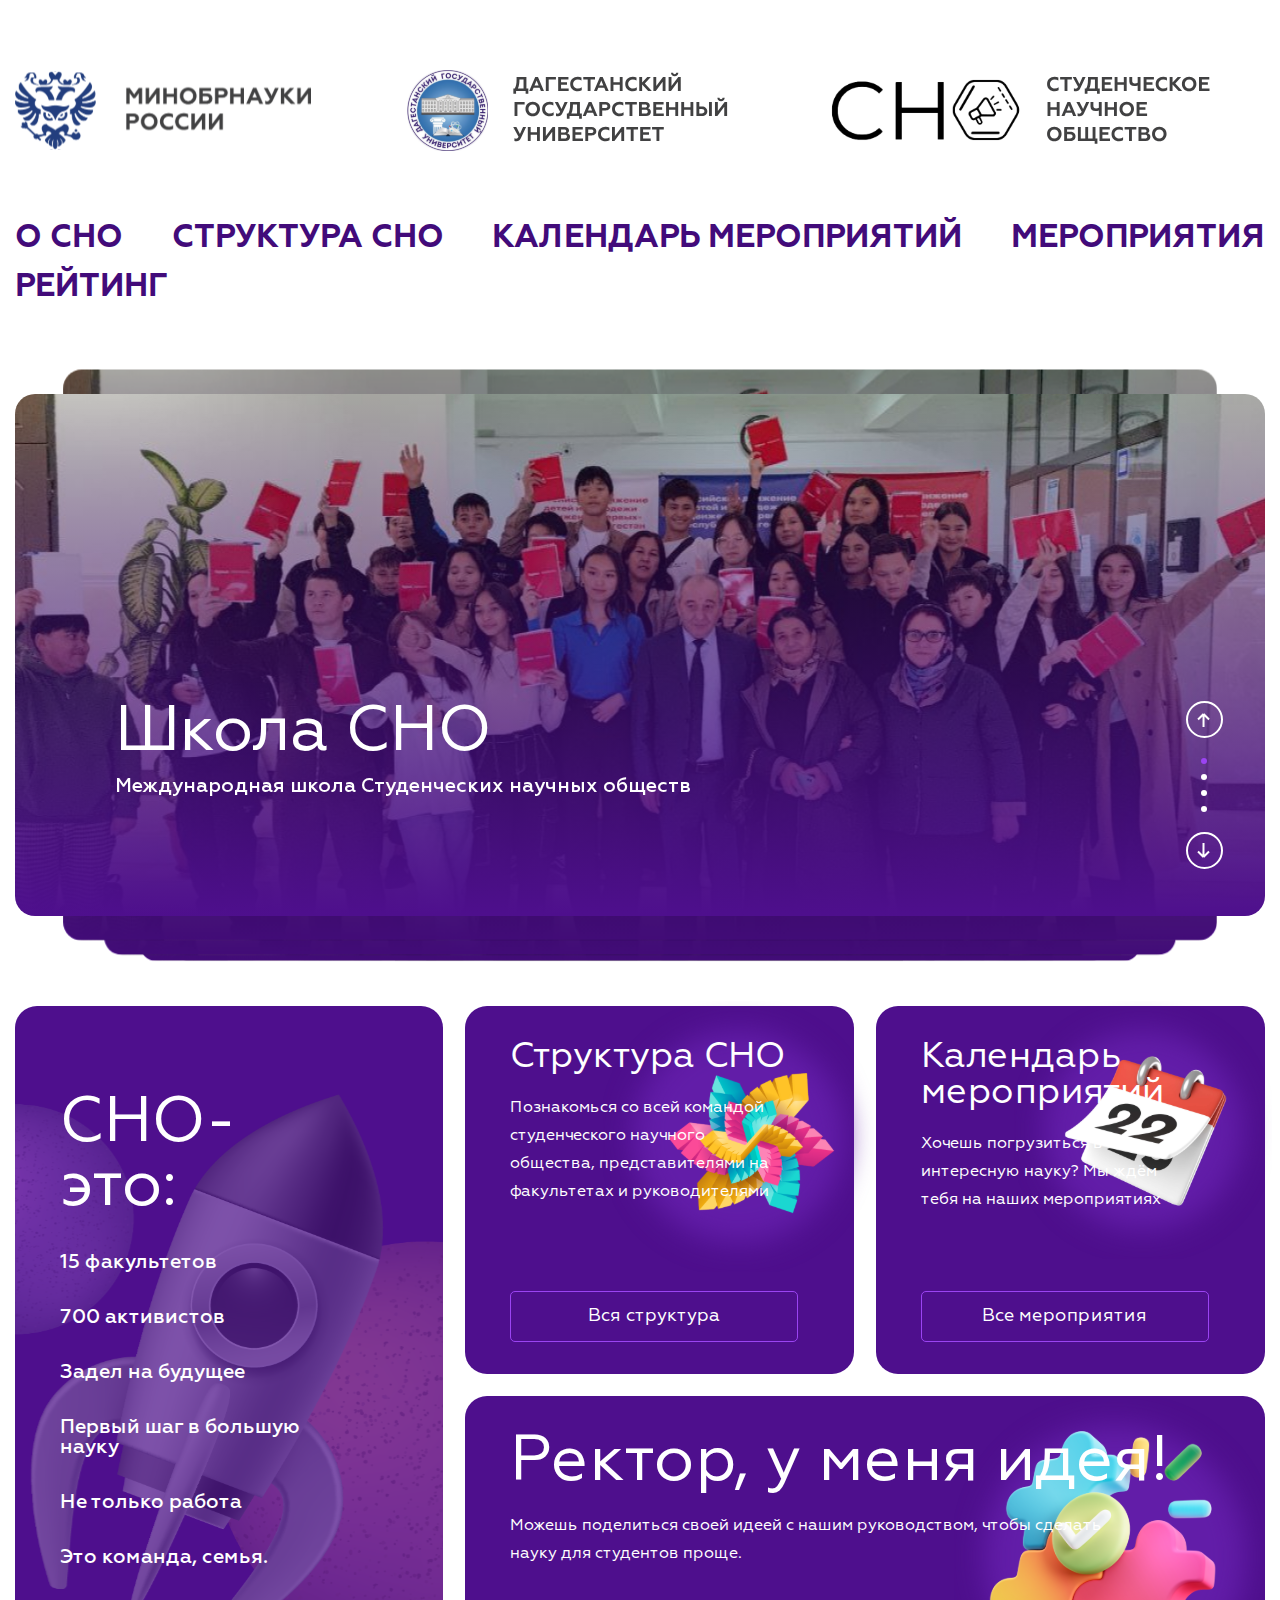
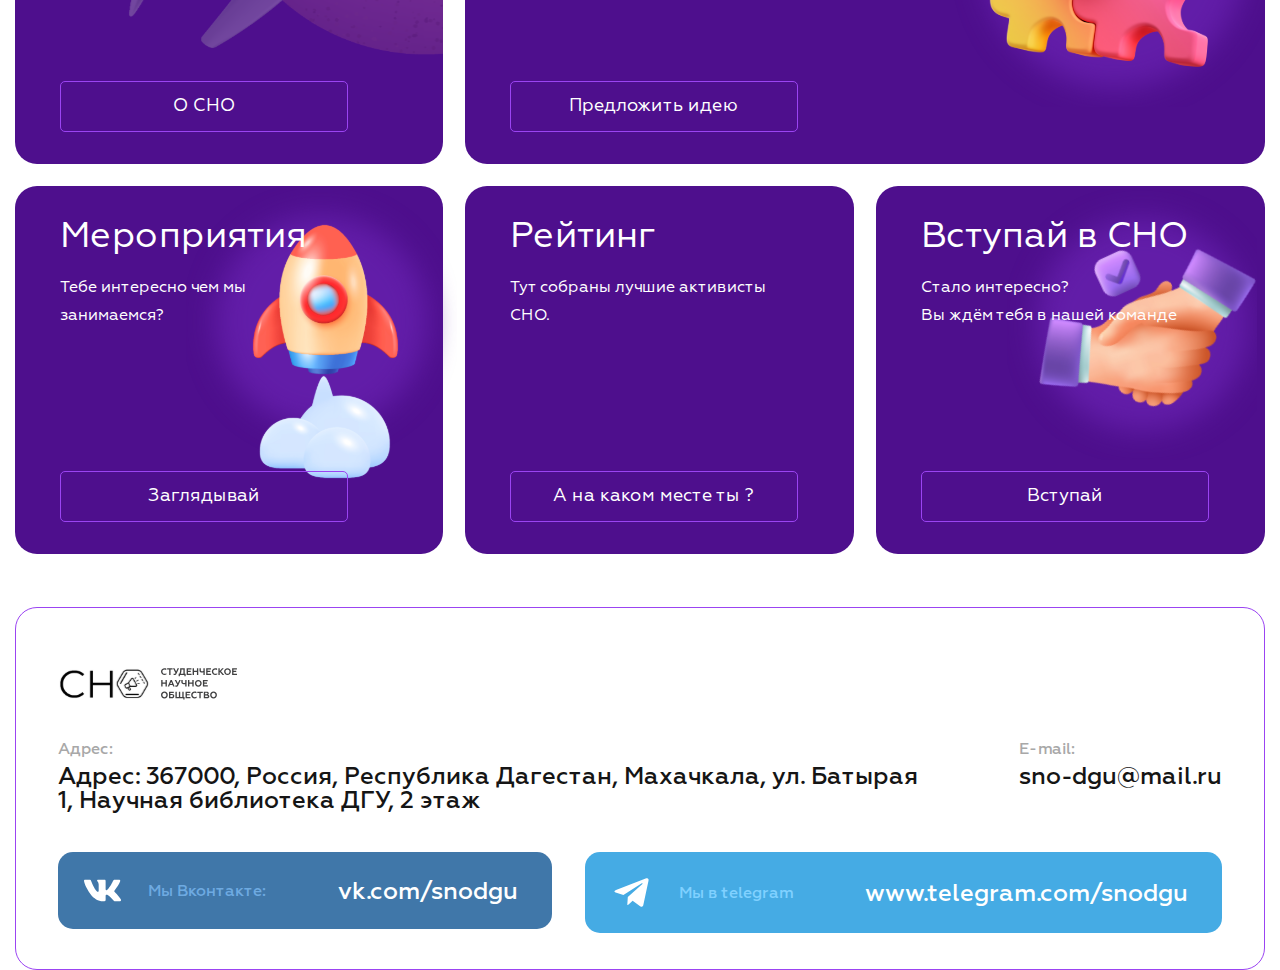
==== commit b4926b2c: "сделал адаптив главной страницы" ====
--- a/index.html
+++ b/index.html
@@ -124,7 +124,7 @@
                         </div>
                         <div class="block-sections__item section-item section-item_idea">
                             <div class="section-item__content">
-                                <h2 class="section-item__title item__title_large">Ректор, у меня идея!</h2>
+                                <h2 class="section-item__title section-item__title_large">Ректор, у меня идея!</h2>
                                 <p class="section-item__desc">Можешь поделиться своей идеей с нашим руководством, чтобы сделать науку для студентов проще.</p>
                                 <a href="#" class="section-item__btn">Предложить идею</a>
                             </div>
--- a/css/style.css
+++ b/css/style.css
@@ -1,119 +1,6 @@
-@font-face {
-    font-family: "Geometria";
-    src: url('/fonts/Geometria-Regular.woff2') format('woff2'),
-        url('/fonts/Geometria-Regular.woff') format('woff');
-    font-weight: 400;
-    display: swap;
-}
-
-@font-face {
-    font-family: "Geometria";
-    src: url('/fonts/Geometria-Medium.woff2') format('woff2'),
-        url('/fonts/Geometria-Medium.woff') format('woff');
-    font-weight: 500;
-    display: swap;
-}
-
-@font-face {
-    font-family: "Geometria";
-    src: url('/fonts/Geometria-Bold.woff2') format('woff2'),
-        url('/fonts/Geometria-Bold.woff') format('woff');
-    font-weight: 700;
-    display: swap;
-}
-
-*,*:before,*:after{
-    padding: 0;
-    margin: 0;
-    border: 0;
-    -moz-box-sizing: border-box;
-    -webkit-box-sizing: border-box;
-    box-sizing: border-box;
-}
-:focus,:active{outline: none;}
-a:focus,a:active{outline: none;}
-nav,footer,header,aside{display: block;}
-html,body{
-    height: 100%;
-    width: 100%;
-    font-size: 100%;
-    line-height: 1;
-    font-size: 16px;
-    -ms-text-size-adjust: 100%;
-    -moz-text-size-adjust: 100%;
-    -webkit-text-size-adjust: 100%;
-}
-input,button,textarea{font-family:inherit;}
-input::-ms-clear{display: none;}
-button{cursor: pointer;}
-button::-moz-focus-inner {padding:0;border:0;}
-a, a:visited{text-decoration: none;}
-a:hover{text-decoration: none;}
-ul li{list-style: none;}
-img{vertical-align: top; max-width: 100%;}
-h1,h2,h3,h4,h5,h6{font-size:inherit;font-weight: 400;}
-
-.visually-hidden {
-    position: absolute;
-    width: 1px;
-    height: 1px;
-    margin: -1px;
-    padding: 0;
-    overflow: hidden;
-    border: 0;
-    clip: rect(0 0 0 0);
-}
-
-body {
-    font-family: "Geometria", sans-serif;
-}
-
-.container {
-    max-width: 1565px;
-    padding: 0 15px;
-    margin: 0 auto;
-}
-
-.header__top-list {
-    display: flex;
-    justify-content: space-between;
-    align-items: center;
-    gap: 15px;
-    padding: 70px 0;
-}
-
-.header__nav {
-    margin-bottom: 60px;
-}
-
-.header__nav-list {
-    display: flex;
-    justify-content: space-between;
-    align-items: center;
-    flex-wrap: wrap;
-    gap: 15px;
-}
-
-.header__nav-link {
-    font-size: 32px;
-    font-weight: 700;
-    color: #420b7a;
-    display: block;
-    text-transform: uppercase;
-}
-
-.header__nav-link::after {
-    content: '';
-    background-color: #420b7a;
-    width: 0%;
-    height: 2px;
-    display: block;
-    transition: width .3s;
-}
-
-.header__nav-link:hover::after {
-    width: 100%;
-}
+@import url('/css/settings.css');
+@import url('/css/header.css');
+@import url('/css/footer.css');
 
 .news__slider {
     position: relative;
@@ -151,11 +38,13 @@
 .news-slide__title {
     font-size: 64px;
     margin-bottom: 14px;
+    word-break: break-word;
 }
 
 .news-slide__desc {
     font-size: 20px;
     font-weight: 500;
+    word-break: break-word;
 }
 
 .swiper-3d .swiper-slide-shadow {
@@ -270,6 +159,7 @@
     flex-direction: column;
     height: 100%;
     max-width: 288px;
+    gap: 5px;
 }
 
 .section-item__title {
@@ -299,12 +189,14 @@
     display: inline-block;
     border: 1px solid #9b44f2;
     border-radius: 5px;
-    padding: 0 35px;
+    padding: 0 10px;
+    text-align: center;
     color: #fff;
-    font-size: 20px;
+    font-size: 18px;
     line-height: 2.7;
     align-self: start;
     margin-top: auto;
+    width: 100%;
 }
 
 .section-item_about {
@@ -383,8 +275,8 @@
     max-width: 660px;
 }
 
-.section-item_idea .section-item__title {
-    font-size: 64px;
+.section-item_idea .section-item__btn {
+    max-width: 288px;
 }
 
 .section-item_projects {
@@ -432,116 +324,138 @@
     right: 8px;
 }
 
-.footer__content {
-    border: 1px solid #9b44f2;
-    border-radius: 22px;
-    padding: 58px 42px 36px;
-}
-
-.footer__logo {
-    width: 205px;
-    height: 41px;
-    margin-bottom: 34px;
-}
-
-.footer-data {
-    margin-bottom: 40px;
-}
-
-.footer-data__list {
-    display: flex;
-    justify-content: space-between;
-    flex-wrap: wrap;
-    gap: 15px;
-}
-
-.data-item__label {
-    display: block;
-    font-weight: 500;
-    color: #a8a8a8;
-}
-
-.data-item__value {
-    font-size: 24px;
-    font-weight: 500;
-    color: #151515;
-}
-
-address.data-item__value {
-    max-width: 875px;
-    font-style: normal;
-}
-
-.social__list {
-    display: flex;
-    justify-content: space-between;
-    flex-wrap: wrap;
-    gap: 33px;
-}
-
-.social-item {
-    flex-grow: 1;
-    cursor: pointer;
-}
-
-.social-item__link {
-    display: flex;
-    align-items: center;
-    gap: 72px;
-    padding: 20px 26px;
-    border-radius: 15px;
-    transition: background-color .3s;
-}
-
-.social-item_vk .social-item__link {
-    background-color: #4077a9;
-}
-
-.social-item_vk:hover .social-item__link {
-    background-color: #376895;
-}
-
-.social-item_telegram .social-item__link {
-    background-color: #45abe4;
-}
-
-.social-item_telegram:hover .social-item__link {
-    background-color: #429fd3;
-}
-
-.social-item__label {
-    display: flex;
-    align-items: center;
-    gap: 27px;
-    font-weight: 500;
-    color: #6eaae1;
-    cursor: pointer;
-}
-
-.social-item_telegram .social-item__label {
-    color: #80d1ff;
-}
-
-.social-item__label::before {
-    content: '';
-    background-repeat: no-repeat;
-    display: block;
-}
-
-.social-item_vk .social-item__label::before {
-    width: 37px;
-    height: 37px;
-    background-image: url('/images/vk.svg');
-}
-
-.social-item_telegram .social-item__label::before {
-    width: 41px;
-    height: 41px;
-    background-image: url('/images/telegram.svg');
-}
-
-.social-item__text {
-    font-size: 24px;
-    font-weight: 500;
-    color: #fff;
-}+
+@media (max-width: 1200px) {
+    .section-item {
+        padding: 25px;
+    }
+    
+    .section-item::after {
+        opacity: .8;
+    }
+
+    .section-item__desc {
+        width: 100%;
+    }
+}
+
+@media (max-width: 1024px) {
+    .news-slide {
+        padding: 0 0 100px 70px;
+    }
+
+    .news-slide__title {
+        font-size: 48px;
+    }
+
+    .block-sections__list {
+        grid-template-areas: 
+            "about calendar calendar"
+            "about idea idea"
+            "structure rating rating"
+            "projects projects enter";
+    }
+
+    .section-item__title {
+        font-size: 32px;
+    }
+
+    .section-item__title_large {
+        font-size: 48px;
+    }
+
+    .section-item__desc {
+        line-height: 1.3;
+    }
+
+    .section-item_projects::after {
+        width: 260px;
+        height: 200px;
+        background-size: contain;
+        right: -60px;
+    }
+}
+
+@media (max-width: 768px) {
+    .news__slider {
+        margin: 70px 0;
+        height: 425px;
+    }
+
+    .news-slide {
+        padding: 0 0 60px 45px;
+    }
+
+    .news-slide__title {
+        font-size: 36px;
+    }
+
+    .swiper-pagination-wrapper {
+        display: none;
+    }
+
+    .section-item::before,
+    .section-item::after {
+        content: none;
+    }
+
+    .section-item__title {
+        font-size: 24px;
+    }
+
+    .section-item__title_large {
+        font-size: 36px;
+    }
+
+    .section-item__desc-item {
+        font-size: 18px;
+    }
+
+    .news-slide {
+        padding: 0 0 60px 45px;
+    }
+    
+    .news-slide__desc {
+        font-size: 18px;
+    }
+}
+
+@media (max-width: 575px) {
+    .news__slider {
+        height: 385px;
+    }
+
+    .news-slide {
+        padding: 0 0 30px 30px;
+    }
+
+    .news-slide__title {
+        font-size: 24px;
+    }
+
+    .news-slide__desc {
+        font-size: 16px;
+    }
+
+    .block-sections__list {
+        grid-template-columns: 1fr;
+        grid-template-areas: none;
+        grid-template-rows: auto;
+    }
+
+    .section-item {
+        grid-area: auto;
+    }
+
+    .section-item__title {
+        margin-bottom: 15px;
+    }
+
+    .section-item__desc-item {
+        font-size: 16px;
+    }
+
+    .section-item__desc-item:not(:last-child) {
+        margin-bottom: 20px;
+    }
+}
